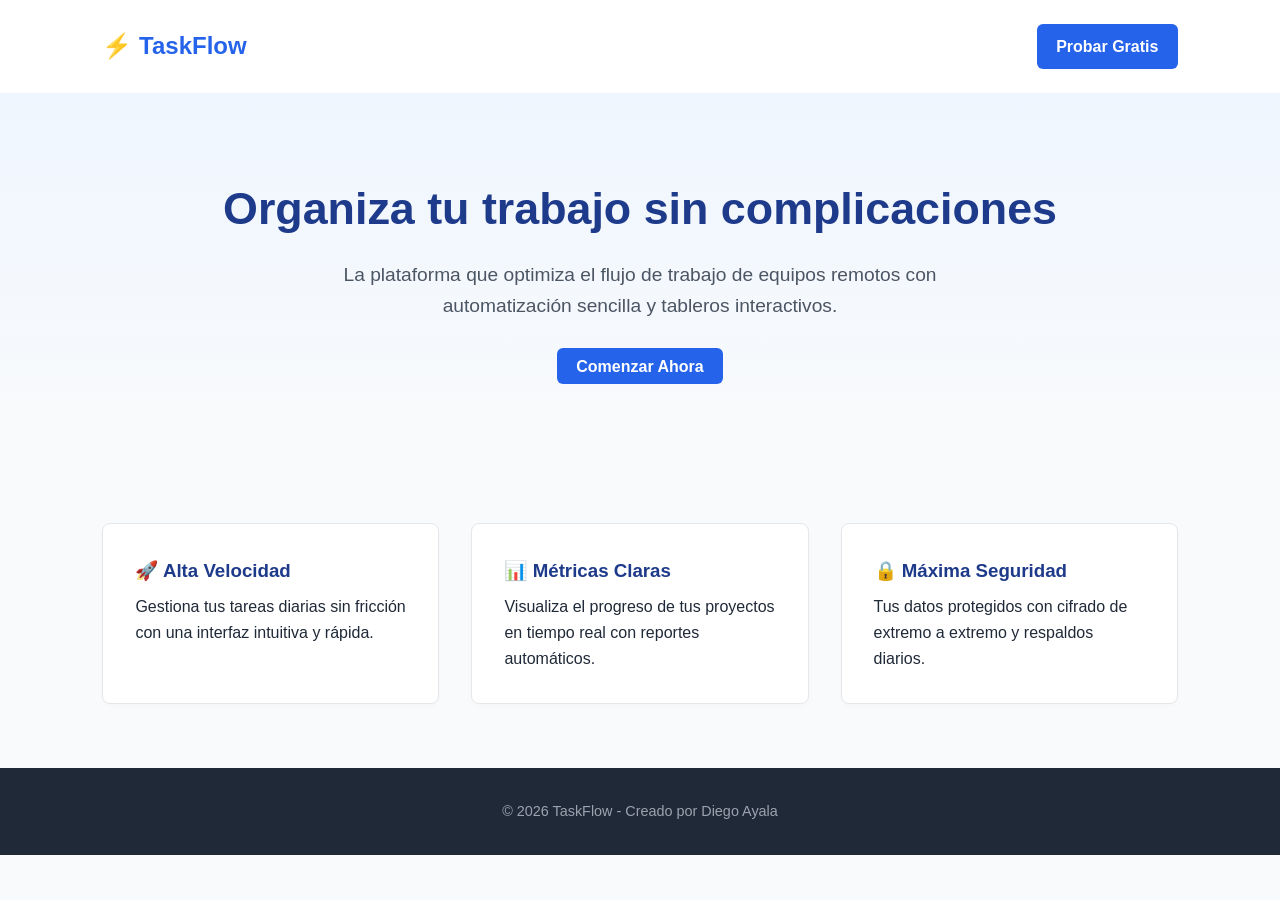
==== landing-app/index.html @ a3d0b706 "Agregado Proyecto 02: Landing Page TaskFlow" ====
<!DOCTYPE html>
<html lang="es">
<head>
    <meta charset="UTF-8">
    <meta name="viewport" content="width=device-width, initial-scale=1.0">
    <title>TaskFlow | Gestión Inteligente de Proyectos</title>
    <style>
        * {
            margin: 0;
            padding: 0;
            box-sizing: border-box;
        }

        body {
            font-family: 'Segoe UI', Tahoma, Geneva, Verdana, sans-serif;
            color: #1f2937;
            background-color: #f9fafb;
            line-height: 1.6;
        }

        header {
            display: flex;
            justify-content: space-between;
            align-items: center;
            padding: 1.5rem 8%;
            background-color: #ffffff;
            box-shadow: 0 1px 3px rgba(0,0,0,0.1);
        }

        .logo {
            font-size: 1.5rem;
            font-weight: 700;
            color: #2563eb;
        }

        .btn-nav {
            background-color: #2563eb;
            color: white;
            padding: 0.6rem 1.2rem;
            border-radius: 6px;
            text-decoration: none;
            font-weight: 600;
        }

        .hero {
            padding: 5rem 8%;
            text-align: center;
            background: linear-gradient(180deg, #eff6ff 0%, #f9fafb 100%);
        }

        .hero h1 {
            font-size: 2.8rem;
            color: #1e3a8a;
            margin-bottom: 1rem;
        }

        .hero p {
            font-size: 1.2rem;
            color: #4b5563;
            max-width: 600px;
            margin: 0 auto 2rem;
        }

        .features {
            padding: 4rem 8%;
            display: grid;
            grid-template-columns: repeat(auto-fit, minmax(250px, 1fr));
            gap: 2rem;
        }

        .card {
            background: white;
            padding: 2rem;
            border-radius: 8px;
            border: 1px solid #e5e7eb;
            box-shadow: 0 2px 4px rgba(0,0,0,0.02);
        }

        .card h3 {
            color: #1e3a8a;
            margin-bottom: 0.5rem;
        }

        footer {
            text-align: center;
            padding: 2rem;
            background-color: #1f2937;
            color: #9ca3af;
            font-size: 0.9rem;
        }
    </style>
</head>
<body>

    <header>
        <div class="logo">⚡ TaskFlow</div>
        <a href="#contacto" class="btn-nav">Probar Gratis</a>
    </header>

    <main>
        <section class="hero">
            <h1>Organiza tu trabajo sin complicaciones</h1>
            <p>La plataforma que optimiza el flujo de trabajo de equipos remotos con automatización sencilla y tableros interactivos.</p>
            <a href="#contacto" class="btn-nav">Comenzar Ahora</a>
        </section>

        <section class="features">
            <div class="card">
                <h3>🚀 Alta Velocidad</h3>
                <p>Gestiona tus tareas diarias sin fricción con una interfaz intuitiva y rápida.</p>
            </div>
            <div class="card">
                <h3>📊 Métricas Claras</h3>
                <p>Visualiza el progreso de tus proyectos en tiempo real con reportes automáticos.</p>
            </div>
            <div class="card">
                <h3>🔒 Máxima Seguridad</h3>
                <p>Tus datos protegidos con cifrado de extremo a extremo y respaldos diarios.</p>
            </div>
        </section>
    </main>

    <footer>
        <p>&copy; 2026 TaskFlow - Creado por Diego Ayala</p>
    </footer>

</body>
</html>
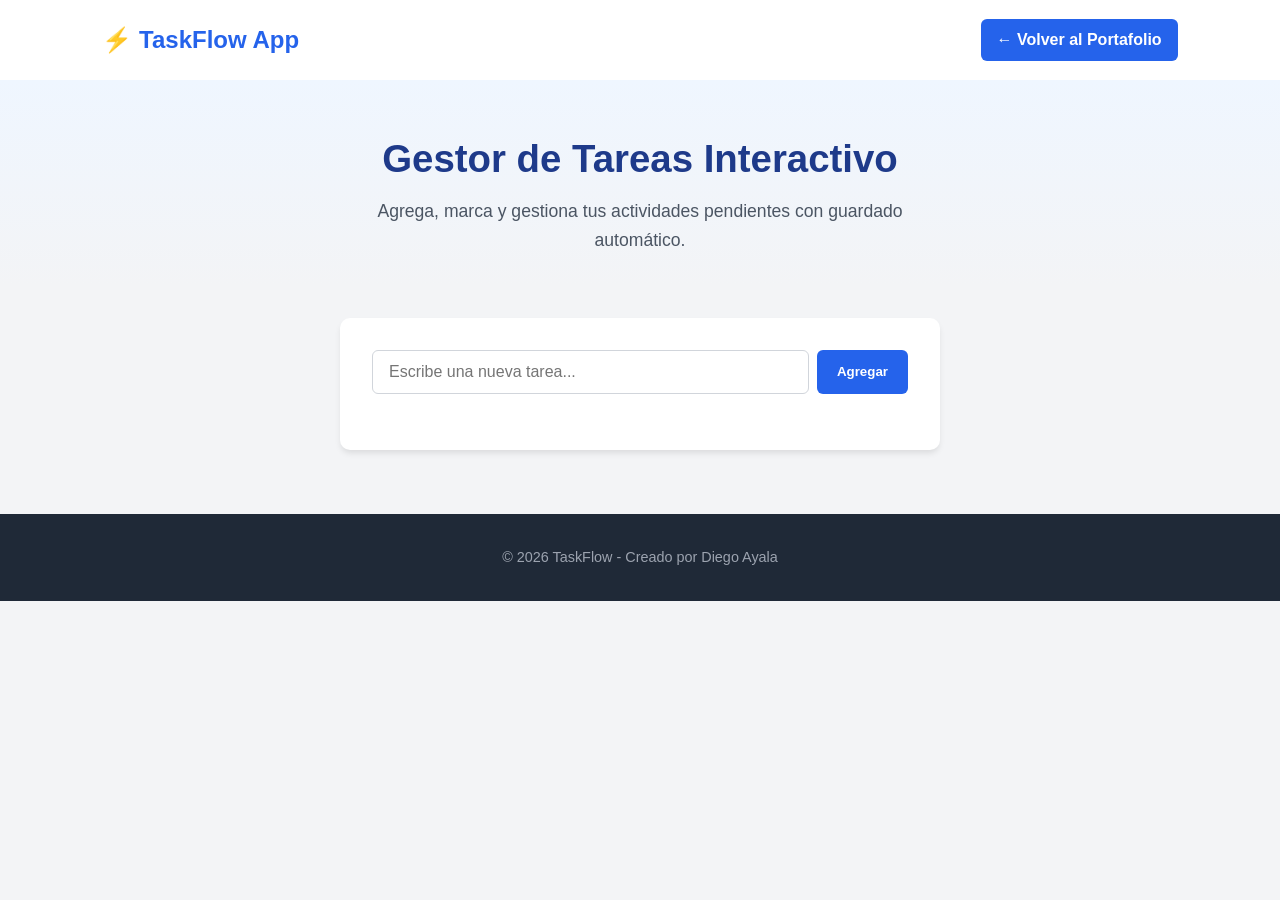
==== commit 8c91a739: "Convertida Landing Page en App de Tareas Interactiva" ====
--- a/landing-app/index.html
+++ b/landing-app/index.html
@@ -3,7 +3,7 @@
 <head>
     <meta charset="UTF-8">
     <meta name="viewport" content="width=device-width, initial-scale=1.0">
-    <title>TaskFlow | Gestión Inteligente de Proyectos</title>
+    <title>TaskFlow | App de Tareas Interactiva</title>
     <style>
         * {
             margin: 0;
@@ -14,7 +14,7 @@
         body {
             font-family: 'Segoe UI', Tahoma, Geneva, Verdana, sans-serif;
             color: #1f2937;
-            background-color: #f9fafb;
+            background-color: #f3f4f6;
             line-height: 1.6;
         }
 
@@ -22,7 +22,7 @@
             display: flex;
             justify-content: space-between;
             align-items: center;
-            padding: 1.5rem 8%;
+            padding: 1.2rem 8%;
             background-color: #ffffff;
             box-shadow: 0 1px 3px rgba(0,0,0,0.1);
         }
@@ -36,49 +36,104 @@
         .btn-nav {
             background-color: #2563eb;
             color: white;
-            padding: 0.6rem 1.2rem;
+            padding: 0.5rem 1rem;
             border-radius: 6px;
             text-decoration: none;
             font-weight: 600;
         }
-
         .hero {
-            padding: 5rem 8%;
+            padding: 3rem 8% 2rem;
             text-align: center;
-            background: linear-gradient(180deg, #eff6ff 0%, #f9fafb 100%);
+            background: linear-gradient(180deg, #eff6ff 0%, #f3f4f6 100%);
         }
 
         .hero h1 {
-            font-size: 2.8rem;
+            font-size: 2.4rem;
             color: #1e3a8a;
-            margin-bottom: 1rem;
+            margin-bottom: 0.5rem;
         }
 
         .hero p {
-            font-size: 1.2rem;
+            font-size: 1.1rem;
             color: #4b5563;
             max-width: 600px;
-            margin: 0 auto 2rem;
-        }
-
-        .features {
-            padding: 4rem 8%;
-            display: grid;
-            grid-template-columns: repeat(auto-fit, minmax(250px, 1fr));
-            gap: 2rem;
-        }
-
-        .card {
-            background: white;
+            margin: 0 auto;
+        }
+        .app-container {
+            max-width: 600px;
+            margin: 2rem auto 4rem;
+            background: #ffffff;
             padding: 2rem;
-            border-radius: 8px;
-            border: 1px solid #e5e7eb;
-            box-shadow: 0 2px 4px rgba(0,0,0,0.02);
-        }
-
-        .card h3 {
-            color: #1e3a8a;
-            margin-bottom: 0.5rem;
+            border-radius: 10px;
+            box-shadow: 0 4px 6px -1px rgba(0, 0, 0, 0.1);
+        }
+
+        .task-form {
+            display: flex;
+            gap: 0.5rem;
+            margin-bottom: 1.5rem;
+        }
+
+        .task-form input {
+            flex: 1;
+            padding: 0.75rem 1rem;
+            border: 1px solid #d1d5db;
+            border-radius: 6px;
+            font-size: 1rem;
+            outline: none;
+        }
+
+        .task-form input:focus {
+            border-color: #2563eb;
+        }
+
+        .task-form button {
+            background-color: #2563eb;
+            color: white;
+            border: none;
+            padding: 0.75rem 1.25rem;
+            border-radius: 6px;
+            font-weight: 600;
+            cursor: pointer;
+            transition: background 0.2s;
+        }
+
+        .task-form button:hover {
+            background-color: #1d4ed8;
+        }
+
+        .task-list {
+            list-style: none;
+        }
+
+        .task-item {
+            display: flex;
+            justify-content: space-between;
+            align-items: center;
+            padding: 0.75rem 1rem;
+            border-bottom: 1px solid #e5e7eb;
+            transition: background 0.2s;
+        }
+
+        .task-item:last-child {
+            border-bottom: none;
+        }
+
+        .task-item.completed span {
+            text-decoration: line-through;
+            color: #9ca3af;
+        }
+
+        .task-actions {
+            display: flex;
+            gap: 0.5rem;
+        }
+
+        .btn-action {
+            background: none;
+            border: none;
+            cursor: pointer;
+            font-size: 1.1rem;
         }
 
         footer {
@@ -93,30 +148,23 @@
 <body>
 
     <header>
-        <div class="logo">⚡ TaskFlow</div>
-        <a href="#contacto" class="btn-nav">Probar Gratis</a>
+        <div class="logo">⚡ TaskFlow App</div>
+        <a href="../" class="btn-nav">← Volver al Portafolio</a>
     </header>
 
     <main>
         <section class="hero">
-            <h1>Organiza tu trabajo sin complicaciones</h1>
-            <p>La plataforma que optimiza el flujo de trabajo de equipos remotos con automatización sencilla y tableros interactivos.</p>
-            <a href="#contacto" class="btn-nav">Comenzar Ahora</a>
+            <h1>Gestor de Tareas Interactivo</h1>
+            <p>Agrega, marca y gestiona tus actividades pendientes con guardado automático.</p>
         </section>
 
-        <section class="features">
-            <div class="card">
-                <h3>🚀 Alta Velocidad</h3>
-                <p>Gestiona tus tareas diarias sin fricción con una interfaz intuitiva y rápida.</p>
-            </div>
-            <div class="card">
-                <h3>📊 Métricas Claras</h3>
-                <p>Visualiza el progreso de tus proyectos en tiempo real con reportes automáticos.</p>
-            </div>
-            <div class="card">
-                <h3>🔒 Máxima Seguridad</h3>
-                <p>Tus datos protegidos con cifrado de extremo a extremo y respaldos diarios.</p>
-            </div>
+        <section class="app-container">
+            <form id="task-form" class="task-form">
+                <input type="text" id="task-input" placeholder="Escribe una nueva tarea..." required>
+                <button type="submit">Agregar</button>
+            </form>
+
+            <ul id="task-list" class="task-list"></ul>
         </section>
     </main>
 
@@ -124,5 +172,62 @@
         <p>&copy; 2026 TaskFlow - Creado por Diego Ayala</p>
     </footer>
 
+    <script>
+        document.addEventListener('DOMContentLoaded', () => {
+            const form = document.getElementById('task-form');
+            const input = document.getElementById('task-input');
+            const list = document.getElementById('task-list');
+
+            let tasks = JSON.parse(localStorage.getItem('tasks')) || [];
+
+            function saveTasks() {
+                localStorage.setItem('tasks', JSON.stringify(tasks));
+            }
+
+            function renderTasks() {
+                list.innerHTML = '';
+                tasks.forEach((task, index) => {
+                    const li = document.createElement('li');
+                    li.className = `task-item ${task.completed ? 'completed' : ''}`;
+                    
+                    li.innerHTML = `
+                        <span>${task.text}</span>
+                        <div class="task-actions">
+                            <button class="btn-action" onclick="toggleTask(${index})">
+                                ${task.completed ? '↩️' : '✅'}
+                            </button>
+                            <button class="btn-action" onclick="deleteTask(${index})">❌</button>
+                        </div>
+                    `;
+                    list.appendChild(li);
+                });
+            }
+
+            window.toggleTask = (index) => {
+                tasks[index].completed = !tasks[index].completed;
+                saveTasks();
+                renderTasks();
+            };
+
+            window.deleteTask = (index) => {
+                tasks.splice(index, 1);
+                saveTasks();
+                renderTasks();
+            };
+
+            form.addEventListener('submit', (e) => {
+                e.preventDefault();
+                const text = input.value.trim();
+                if (text) {
+                    tasks.push({ text, completed: false });
+                    saveTasks();
+                    renderTasks();
+                    input.value = '';
+                }
+            });
+
+            renderTasks();
+        });
+    </script>
 </body>
 </html>
